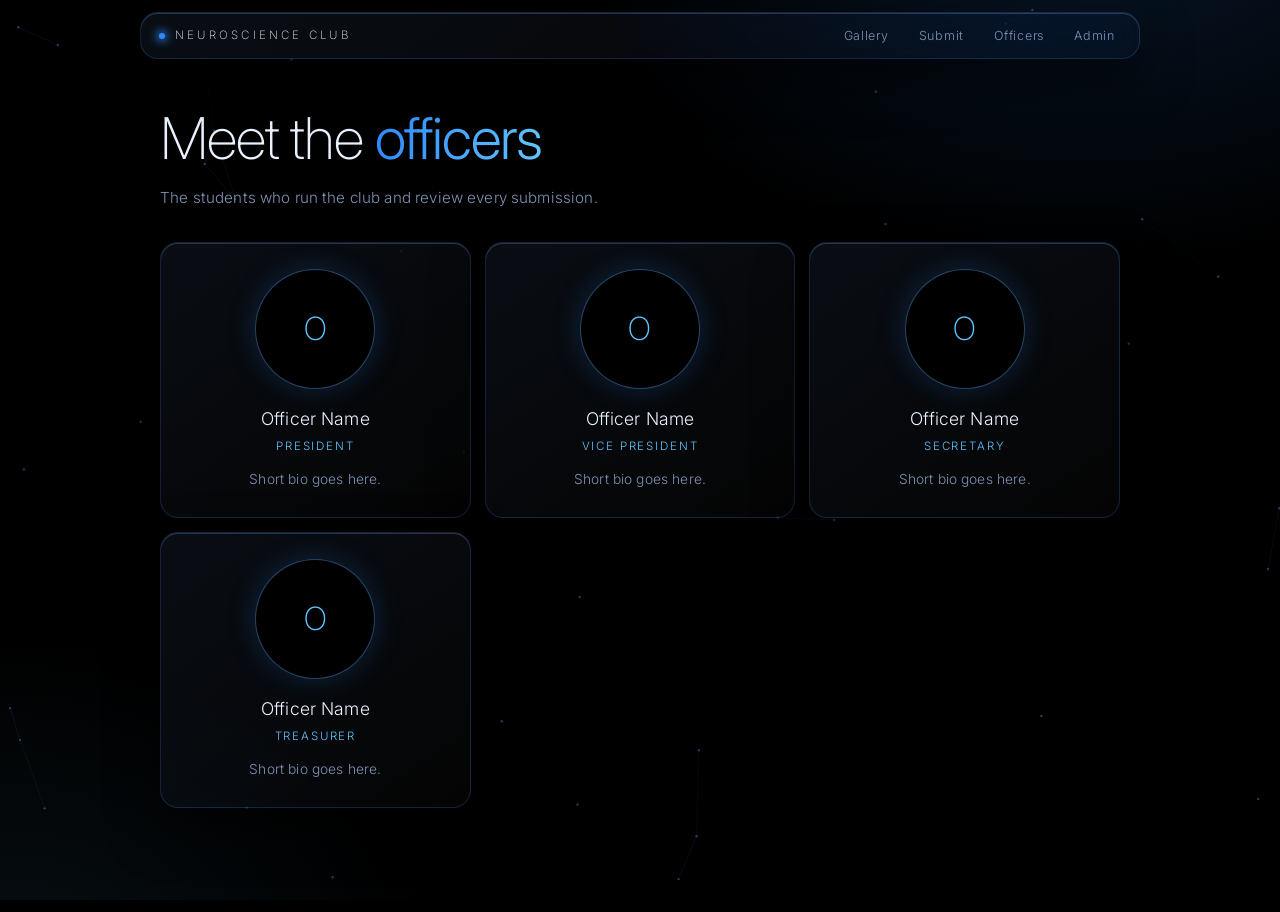
==== public/officers.html @ df119dd6 "Rename officers.html to public/officers.html" ====
<!doctype html>
<html lang="en"><head><meta charset="utf-8"><meta name="viewport" content="width=device-width,initial-scale=1">
<title>Officers</title><link rel="stylesheet" href="/style.css"></head>
<body><main>
<h1>Meet the <b>officers</b></h1>
<p class="sub">The students who run the club and review every submission.</p>
<div id="o" class="grid"></div>
</main>
<script src="/app.js"></script>
<script>
/* ===== EDIT OFFICERS HERE =====
   img: put photos in /public/images/ (e.g. public/images/president.jpg) and set the path below.
   Leave img empty ("") to show an initial placeholder. Add/remove rows freely. */
const OFFICERS=[
 {name:"Officer Name",role:"President",img:"/images/officer1.jpg",bio:"Short bio goes here."},
 {name:"Officer Name",role:"Vice President",img:"/images/officer2.jpg",bio:"Short bio goes here."},
 {name:"Officer Name",role:"Secretary",img:"/images/officer3.jpg",bio:"Short bio goes here."},
 {name:"Officer Name",role:"Treasurer",img:"/images/officer4.jpg",bio:"Short bio goes here."},
];
document.getElementById("o").innerHTML=OFFICERS.map(o=>`<article class="off glass"><div class="ph">${o.img?`<img src="${esc(o.img)}" alt="${esc(o.name)}" onerror="this.parentNode.textContent='${esc(o.name[0]||"?")}'">`:esc(o.name[0]||"?")}</div>
<h3>${esc(o.name)}</h3><span class="role">${esc(o.role)}</span><p>${esc(o.bio)}</p></article>`).join("");
</script></body></html>
---- style.css ----
:root{--ink:#eaf2ff;--mut:#7f93b5;--acc:#2f8bff;--acc2:#5fc4ff;--line:rgba(70,140,255,.2);--bad:#ff7a90;--r:18px}
*{box-sizing:border-box;margin:0}
html{color-scheme:dark}
body{font:300 15px/1.7 "Inter",system-ui,-apple-system,"Segoe UI",sans-serif;color:var(--ink);background:#000;min-height:100vh;overflow-x:hidden;letter-spacing:.01em}
body::before{content:"";position:fixed;inset:0;z-index:-2;background:radial-gradient(60vmax 40vmax at 85% -10%,rgba(47,139,255,.16),transparent 70%),radial-gradient(50vmax 40vmax at 0% 110%,rgba(95,196,255,.08),transparent 70%)}
#net{position:fixed;inset:0;z-index:-1;width:100%;height:100%;pointer-events:none;opacity:.7}
a{color:var(--acc2);text-decoration:none}
.glass{background:linear-gradient(145deg,rgba(120,170,255,.08),rgba(255,255,255,.015));backdrop-filter:blur(22px) saturate(180%);-webkit-backdrop-filter:blur(22px) saturate(180%);border:1px solid var(--line);box-shadow:inset 0 1px 0 rgba(160,205,255,.22),0 20px 50px rgba(0,0,0,.6);border-radius:var(--r)}
nav{position:sticky;top:12px;z-index:10;display:flex;align-items:center;gap:2px;flex-wrap:wrap;max-width:1000px;margin:12px auto 0;padding:6px 10px 6px 18px;border-radius:999px}
nav .brand{font-weight:200;letter-spacing:.28em;text-transform:uppercase;font-size:.72rem;margin-right:auto;display:flex;align-items:center;gap:10px;color:var(--ink)}
nav .brand i{width:6px;height:6px;border-radius:50%;background:var(--acc);box-shadow:0 0 10px 2px var(--acc)}
nav a.l{color:var(--mut);padding:6px 14px;border-radius:999px;font-size:.78rem;letter-spacing:.06em;transition:.25s}
nav a.l:hover{color:var(--ink)}
nav a.l.on{color:#fff;background:rgba(47,139,255,.22);box-shadow:inset 0 0 0 1px rgba(95,170,255,.45)}
main{max-width:1000px;margin:0 auto;padding:48px 20px 80px}
h1{font-weight:200;font-size:clamp(2rem,5.2vw,3.6rem);letter-spacing:-.02em;line-height:1.1}
h1 b{font-weight:300;background:linear-gradient(90deg,var(--acc),var(--acc2));-webkit-background-clip:text;background-clip:text;color:transparent}
.sub{color:var(--mut);margin:14px 0 32px;max-width:56ch;font-size:.95rem}
.hero{position:relative;display:grid;grid-template-columns:1.1fr 1fr;gap:20px;align-items:center;min-height:360px;margin-bottom:36px}
.hero .sub{margin-bottom:22px}
.hero .art{position:relative;aspect-ratio:1.25;width:100%}
.hero canvas{width:100%;height:100%;display:block}
.hero .art img{position:absolute;inset:0;width:100%;height:100%;object-fit:cover;opacity:.35;mix-blend-mode:screen;border-radius:var(--r);-webkit-mask-image:radial-gradient(closest-side,#000 40%,transparent);mask-image:radial-gradient(closest-side,#000 40%,transparent)}
@media(max-width:760px){.hero{grid-template-columns:1fr}}
.grid{display:grid;grid-template-columns:repeat(auto-fill,minmax(270px,1fr));gap:14px}
.card{padding:20px;display:flex;flex-direction:column;gap:6px;transition:transform .3s,border-color .3s}
.card:hover{transform:translateY(-3px);border-color:rgba(95,170,255,.5)}
.card h3{font-weight:300;font-size:1.05rem;line-height:1.4}
.card .m{color:var(--mut);font-size:.82rem}
.card .acts{margin-top:auto;padding-top:14px;display:flex;gap:8px;flex-wrap:wrap}
.btn,button{font:inherit;font-size:.78rem;letter-spacing:.08em;text-transform:uppercase;cursor:pointer;color:var(--ink);padding:8px 18px;border-radius:999px;border:1px solid var(--line);background:rgba(120,170,255,.06);transition:.25s;display:inline-block}
.btn:hover,button:hover{border-color:rgba(95,170,255,.6);background:rgba(47,139,255,.15)}
.btn.p,button.p{background:var(--acc);border-color:transparent;color:#fff;font-weight:400;box-shadow:0 0 24px rgba(47,139,255,.4)}
.btn.p:hover,button.p:hover{background:#4d9dff}
button.d{color:var(--bad)}
button:disabled{opacity:.5;cursor:wait}
form{padding:28px;display:grid;gap:16px;max-width:640px}
label{display:grid;gap:6px;font-size:.78rem;letter-spacing:.06em;text-transform:uppercase;color:var(--mut)}
label em{color:var(--acc2);font-style:normal}
label small{text-transform:none;letter-spacing:0;font-size:.78rem;opacity:.8}
input,textarea{font:inherit;font-size:.95rem;letter-spacing:.01em;text-transform:none;color:var(--ink);padding:11px 14px;border-radius:12px;border:1px solid var(--line);background:rgba(0,0,0,.55);outline:none;transition:.25s;width:100%}
input:focus,textarea:focus{border-color:var(--acc);box-shadow:0 0 0 3px rgba(47,139,255,.18)}
.hp{position:absolute;left:-9999px}
.msg{padding:11px 15px;border-radius:12px;font-size:.88rem;display:none}
.msg.ok{display:block;background:rgba(47,139,255,.1);border:1px solid rgba(47,139,255,.4)}
.msg.er{display:block;background:rgba(255,122,144,.1);border:1px solid rgba(255,122,144,.4)}
.empty{color:var(--mut);padding:40px;text-align:center}
.search{max-width:360px;margin-bottom:22px;border-radius:999px;background:rgba(0,0,0,.5)}
.tag{display:inline-block;font-size:.66rem;letter-spacing:.12em;text-transform:uppercase;padding:2px 10px;border-radius:999px;border:1px solid var(--line);color:var(--mut);width:fit-content}
.tag.ok{color:var(--acc2);border-color:rgba(95,196,255,.4)}
h2{font-weight:200;margin:36px 0 14px;font-size:1.15rem;letter-spacing:.14em;text-transform:uppercase;color:var(--mut)}
.off{padding:26px 20px;text-align:center;display:flex;flex-direction:column;align-items:center;gap:3px}
.off .ph{width:120px;height:120px;border-radius:50%;margin-bottom:12px;overflow:hidden;display:grid;place-items:center;font-size:2rem;font-weight:200;color:var(--acc2);background:#000;border:1px solid rgba(95,170,255,.4);box-shadow:0 0 30px rgba(47,139,255,.2)}
.off .ph img{width:100%;height:100%;object-fit:cover}
.off h3{font-weight:300}
.off .role{color:var(--acc2);font-size:.72rem;letter-spacing:.16em;text-transform:uppercase}
.off p{color:var(--mut);font-size:.86rem;margin-top:8px}
footer{text-align:center;color:var(--mut);font-size:.7rem;letter-spacing:.2em;text-transform:uppercase;padding:0 0 30px}
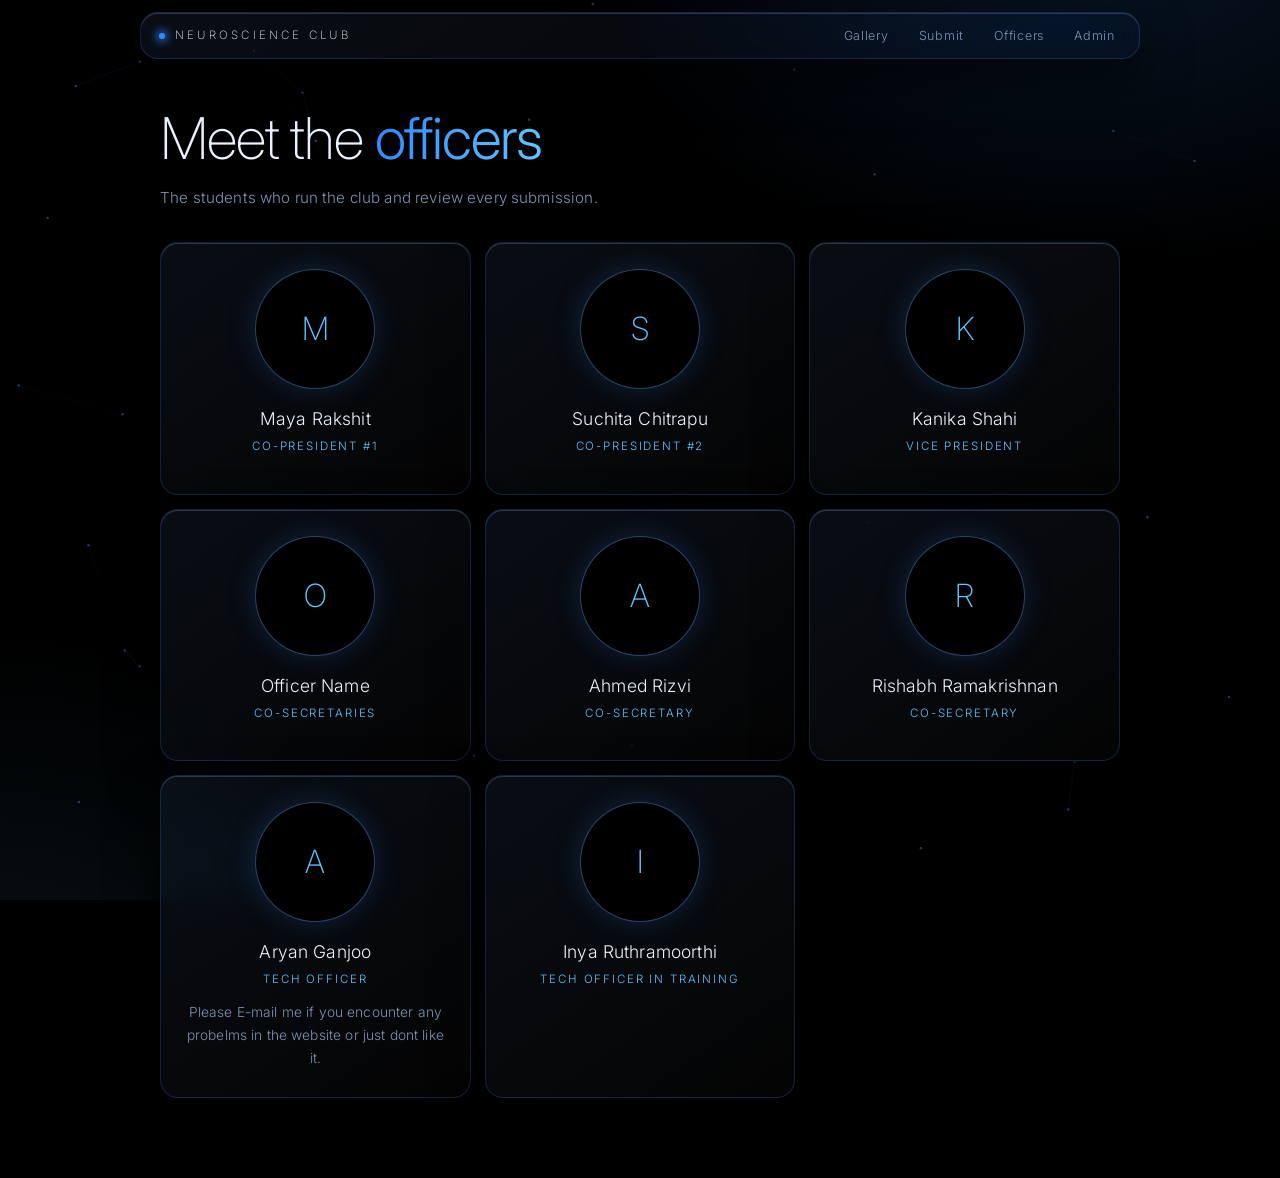
==== commit 6111a155: "Update officer list with new members and roles" ====
--- a/public/officers.html
+++ b/public/officers.html
@@ -12,10 +12,16 @@
    img: put photos in /public/images/ (e.g. public/images/president.jpg) and set the path below.
    Leave img empty ("") to show an initial placeholder. Add/remove rows freely. */
 const OFFICERS=[
- {name:"Officer Name",role:"President",img:"/images/officer1.jpg",bio:"Short bio goes here."},
- {name:"Officer Name",role:"Vice President",img:"/images/officer2.jpg",bio:"Short bio goes here."},
- {name:"Officer Name",role:"Secretary",img:"/images/officer3.jpg",bio:"Short bio goes here."},
- {name:"Officer Name",role:"Treasurer",img:"/images/officer4.jpg",bio:"Short bio goes here."},
+ {name:"Maya Rakshit",role:"Co-President #1",img:"/images/officer1.jpg",bio:""},
+ {name:"Suchita Chitrapu",role:"Co-President #2",img:"/images/officer2.jpg",bio:""},
+ {name:"Kanika Shahi",role:"Vice President",img:"/images/officer3.jpg",bio:""},
+ {name:"Officer Name",role:"Co-secretaries",img:"/images/officer4.jpg",bio:""},
+ {name:"Ahmed Rizvi",role:"Co-secretary",img:"/images/officer4.jpg",bio:""},
+ {name:"Rishabh Ramakrishnan",role:"Co-secretary",img:"/images/officer4.jpg",bio:""},
+{name:"Aryan Ganjoo",role:"Tech Officer",img:"/images/officer1.jpg",bio:"Please E-mail me if you encounter any probelms in the website or just dont like it."},
+ {name:"Inya Ruthramoorthi",role:"Tech Officer in training",img:"/images/officer4.jpg",bio:""},
+
+   
 ];
 document.getElementById("o").innerHTML=OFFICERS.map(o=>`<article class="off glass"><div class="ph">${o.img?`<img src="${esc(o.img)}" alt="${esc(o.name)}" onerror="this.parentNode.textContent='${esc(o.name[0]||"?")}'">`:esc(o.name[0]||"?")}</div>
 <h3>${esc(o.name)}</h3><span class="role">${esc(o.role)}</span><p>${esc(o.bio)}</p></article>`).join("");
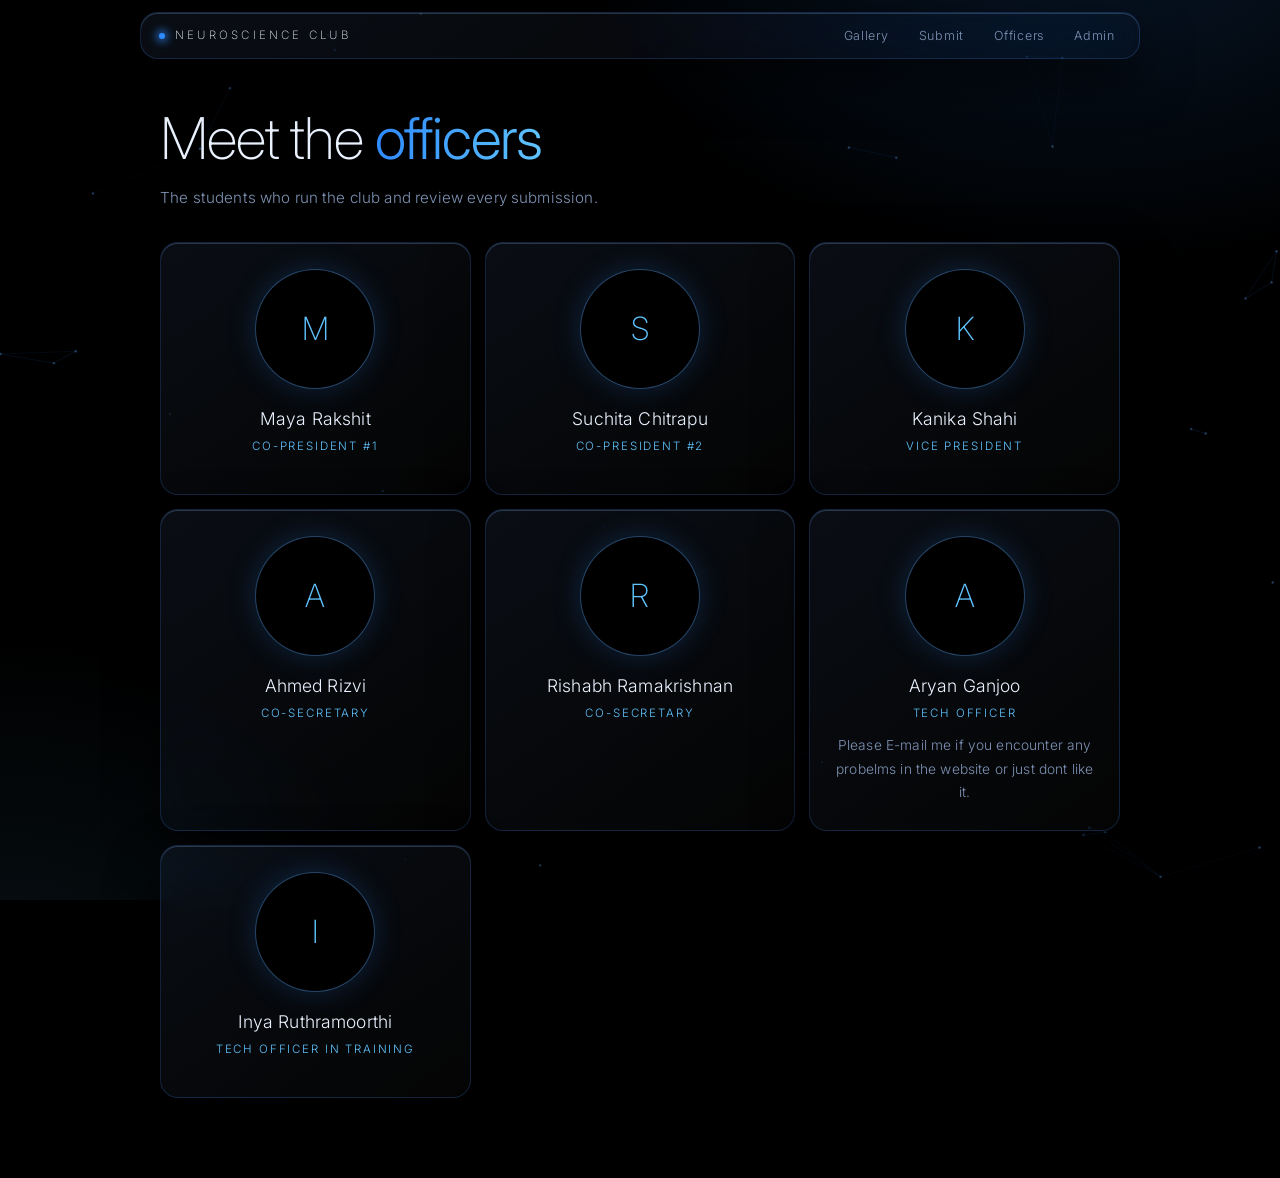
==== commit c219f37d: "Modify officer details and remove placeholder entry Updated the image URL for Aryan Ganjoo and remov" ====
--- a/public/officers.html
+++ b/public/officers.html
@@ -15,10 +15,9 @@
  {name:"Maya Rakshit",role:"Co-President #1",img:"/images/officer1.jpg",bio:""},
  {name:"Suchita Chitrapu",role:"Co-President #2",img:"/images/officer2.jpg",bio:""},
  {name:"Kanika Shahi",role:"Vice President",img:"/images/officer3.jpg",bio:""},
- {name:"Officer Name",role:"Co-secretaries",img:"/images/officer4.jpg",bio:""},
  {name:"Ahmed Rizvi",role:"Co-secretary",img:"/images/officer4.jpg",bio:""},
  {name:"Rishabh Ramakrishnan",role:"Co-secretary",img:"/images/officer4.jpg",bio:""},
-{name:"Aryan Ganjoo",role:"Tech Officer",img:"/images/officer1.jpg",bio:"Please E-mail me if you encounter any probelms in the website or just dont like it."},
+{name:"Aryan Ganjoo",role:"Tech Officer",img:"https://neuro-paper-gallery.pages.dev/images/officer1.jpg",bio:"Please E-mail me if you encounter any probelms in the website or just dont like it."},
  {name:"Inya Ruthramoorthi",role:"Tech Officer in training",img:"/images/officer4.jpg",bio:""},
 
    
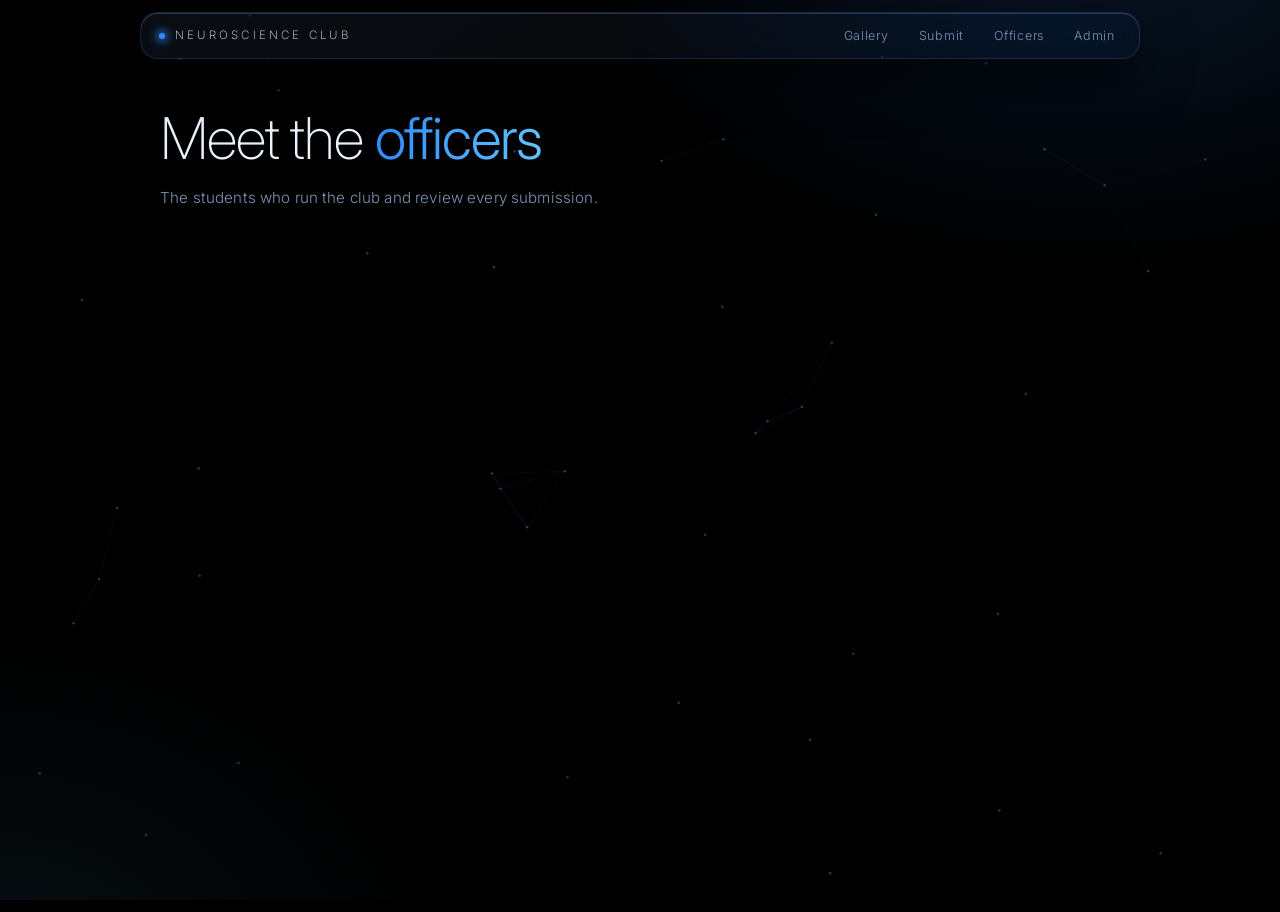
==== commit 54a04bc5: "Fix image path and typo for Aryan Ganjoo Corrected image path for Aryan Ganjoo and fixed typo in the" ====
--- a/public/officers.html
+++ b/public/officers.html
@@ -17,7 +17,7 @@
  {name:"Kanika Shahi",role:"Vice President",img:"/images/officer3.jpg",bio:""},
  {name:"Ahmed Rizvi",role:"Co-secretary",img:"/images/officer4.jpg",bio:""},
  {name:"Rishabh Ramakrishnan",role:"Co-secretary",img:"/images/officer4.jpg",bio:""},
-{name:"Aryan Ganjoo",role:"Tech Officer",img:"https://neuro-paper-gallery.pages.dev/images/officer1.jpg",bio:"Please E-mail me if you encounter any probelms in the website or just dont like it."},
+{name:"Aryan Ganjoo",role:"Tech Officer",img:"img:"/images/officer1.jpg",bio:"Please E-mail me if you encounter any probelms in the website or just dont like it."},
  {name:"Inya Ruthramoorthi",role:"Tech Officer in training",img:"/images/officer4.jpg",bio:""},
 
    
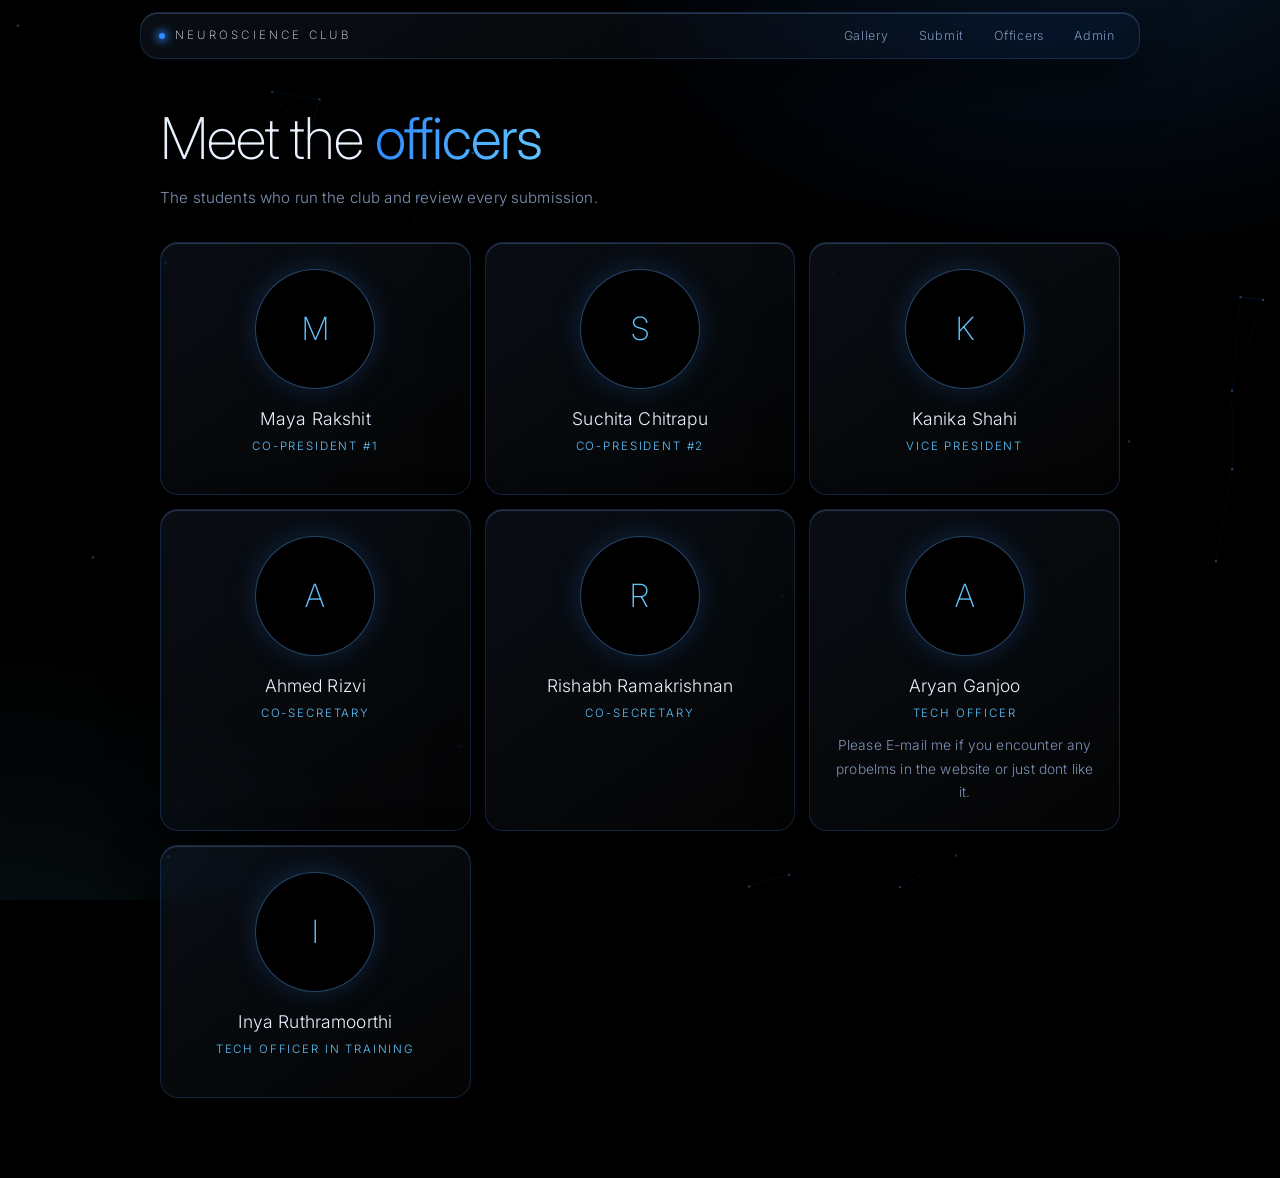
==== commit d83d4444: "Fix image path for Aryan Ganjoo in officers.html Updated officer details for Aryan Ganjoo with corre" ====
--- a/public/officers.html
+++ b/public/officers.html
@@ -17,7 +17,7 @@
  {name:"Kanika Shahi",role:"Vice President",img:"/images/officer3.jpg",bio:""},
  {name:"Ahmed Rizvi",role:"Co-secretary",img:"/images/officer4.jpg",bio:""},
  {name:"Rishabh Ramakrishnan",role:"Co-secretary",img:"/images/officer4.jpg",bio:""},
-{name:"Aryan Ganjoo",role:"Tech Officer",img:"img:"/images/officer1.jpg",bio:"Please E-mail me if you encounter any probelms in the website or just dont like it."},
+{name:"Aryan Ganjoo",role:"Tech Officer",img:"/images/officer4.jpg",bio:"Please E-mail me if you encounter any probelms in the website or just dont like it."},
  {name:"Inya Ruthramoorthi",role:"Tech Officer in training",img:"/images/officer4.jpg",bio:""},
 
    
